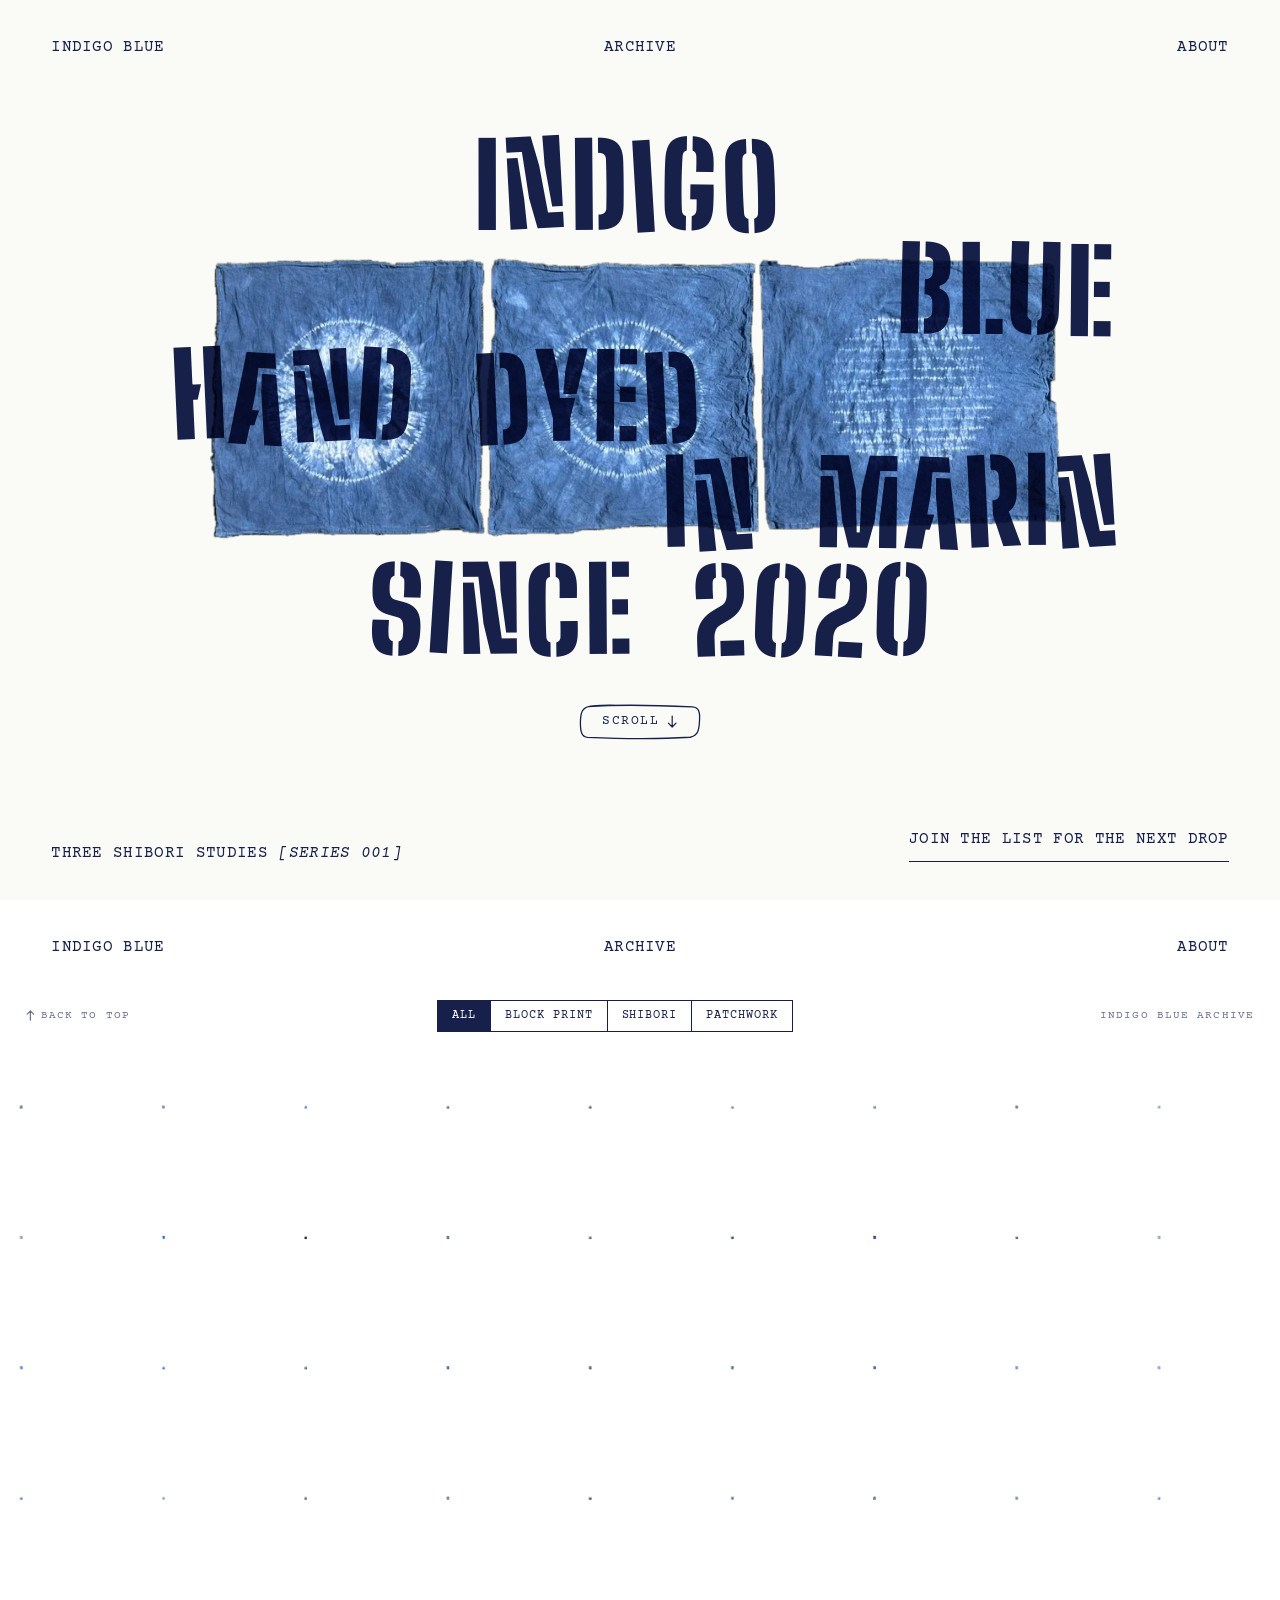
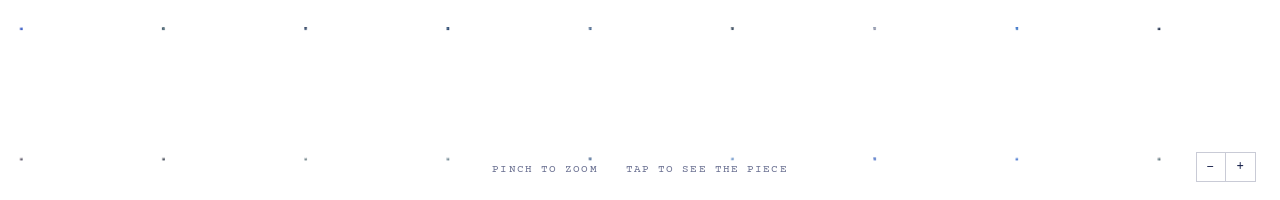
==== index.html @ de73c7de "Add files via upload" ====
<!doctype html>
<html lang="en" class="snap">
<head>
<meta charset="utf-8">
<meta name="viewport" content="width=device-width, initial-scale=1">
<title>Indigo Blue</title>
<meta name="description" content="One of one indigo dyed pieces, hand made in Marin County by Keely Ganong.">
<meta property="og:title" content="Indigo Blue">
<meta property="og:description" content="One of one indigo dyed pieces, hand made in Marin County by Keely Ganong.">
<meta property="og:image" content="assets/img/indigo-panels.webp">
<link rel="icon" href="data:image/svg+xml,<svg xmlns='http://www.w3.org/2000/svg' viewBox='0 0 100 100'><text y='.9em' font-size='90'>🫐</text></svg>">
<link rel="preconnect" href="https://fonts.googleapis.com">
<link rel="preconnect" href="https://fonts.gstatic.com" crossorigin>
<link href="https://fonts.googleapis.com/css2?family=Big+Shoulders+Stencil+Display:wght@800;900&family=Courier+Prime:ital@0;1&display=swap" rel="stylesheet">
<link rel="stylesheet" href="assets/css/site.css">
</head>
<body>
<div class="home-hero pad" id="top">
<nav class="nav" aria-label="Main"><a href="index.html">Indigo Blue</a><a href="#archive">Archive</a><a href="about.html">About</a></nav>
<main class="home-main">
<div class="stage">
<img src="assets/img/indigo-panels.webp" alt="Three square indigo shibori panels with circular resist patterns" width="860" height="296">
<div class="stamp" data-stamp aria-label="Indigo Blue. Hand dyed in Marin since 2020." role="img">
<div aria-hidden="true" style="align-self:center;transform:translateX(-4%)"><span style="transform:rotate(-0.08deg) translateY(0.4px)">I</span><span style="transform:rotate(-3.08deg) translateY(-1.6px)">n</span><span style="transform:rotate(-0.45deg) translateY(0.0px)">d</span><span style="transform:rotate(-3.37deg) translateY(2.4px)">i</span><span style="transform:rotate(0.72deg) translateY(-0.6px)">g</span><span style="transform:rotate(-1.72deg) translateY(1.8px)">o</span></div>
<div aria-hidden="true" style="align-self:flex-end;transform:translateX(-6%)"><span style="transform:rotate(1.26deg) translateY(-2.7px)">B</span><span style="transform:rotate(-0.01deg) translateY(-1.7px)">l</span><span style="transform:rotate(1.38deg) translateY(-2.2px)">u</span><span style="transform:rotate(0.48deg) translateY(-0.1px)">e</span></div>
<div aria-hidden="true" style="align-self:flex-start;transform:translateX(4%)"><span style="transform:rotate(-2.59deg) translateY(-2.9px)">H</span><span style="transform:rotate(3.51deg) translateY(3.0px)">a</span><span style="transform:rotate(-3.03deg) translateY(-0.4px)">n</span><span style="transform:rotate(3.65deg) translateY(-2.0px)">d</span><span style="transform:rotate(-0.65deg) translateY(0.3px)">&nbsp;</span><span style="transform:rotate(1.37deg) translateY(-1.4px)">&nbsp;</span><span style="transform:rotate(-2.64deg) translateY(3.1px)">d</span><span style="transform:rotate(-0.43deg) translateY(-1.7px)">y</span><span style="transform:rotate(0.38deg) translateY(-1.1px)">e</span><span style="transform:rotate(-2.77deg) translateY(1.7px)">d</span></div>
<div aria-hidden="true" style="align-self:flex-end;transform:translateX(-2%)"><span style="transform:rotate(-1.19deg) translateY(-1.0px)">i</span><span style="transform:rotate(-3.36deg) translateY(2.7px)">n</span><span style="transform:rotate(-2.09deg) translateY(2.5px)">&nbsp;</span><span style="transform:rotate(-0.23deg) translateY(-1.7px)">&nbsp;</span><span style="transform:rotate(0.82deg) translateY(-0.6px)">M</span><span style="transform:rotate(2.07deg) translateY(1.0px)">a</span><span style="transform:rotate(-2.91deg) translateY(-1.8px)">r</span><span style="transform:rotate(-0.40deg) translateY(-2.6px)">i</span><span style="transform:rotate(-3.62deg) translateY(-0.6px)">n</span></div>
<div aria-hidden="true" style="align-self:center;transform:translateX(2%)"><span style="transform:rotate(1.45deg) translateY(0.9px)">s</span><span style="transform:rotate(3.64deg) translateY(-1.1px)">i</span><span style="transform:rotate(-0.49deg) translateY(-0.0px)">n</span><span style="transform:rotate(-0.49deg) translateY(2.2px)">c</span><span style="transform:rotate(-0.39deg) translateY(-0.4px)">e</span><span style="transform:rotate(-1.89deg) translateY(-1.7px)">&nbsp;</span><span style="transform:rotate(1.94deg) translateY(-2.4px)">&nbsp;</span><span style="transform:rotate(-1.84deg) translateY(1.7px)">2</span><span style="transform:rotate(2.87deg) translateY(3.0px)">0</span><span style="transform:rotate(3.41deg) translateY(2.3px)">2</span><span style="transform:rotate(1.98deg) translateY(0.9px)">0</span></div>
</div>
</div>
<a href="#archive" class="sketch-btn" data-scroll aria-label="Scroll to the archive"><svg class="sk" viewBox="0 0 200 60" preserveAspectRatio="none" aria-hidden="true"><path d="M17 8.5 C 62 5.2, 138 6.8, 185 8.8 C 195.5 9.6, 197.2 17, 196.4 29 C 195.8 42, 194.6 52.6, 181 54.4 C 128 57.6, 70 56.8, 15.5 54.6 C 5.8 53.9, 3.6 45.5, 3.9 31.2 C 4.2 17.8, 6.4 9.4, 20.5 7.6 C 38 6.4, 51 5.9, 61 6.6" fill="none" stroke="currentColor" stroke-width="1.3" stroke-linecap="round" stroke-linejoin="round" vector-effect="non-scaling-stroke"/></svg><span>Scroll</span><svg class="ar" viewBox="0 0 10 13" aria-hidden="true"><path d="M5 1 L5 12 M1.2 8.2 L5 12 L8.8 8.2" fill="none" stroke="currentColor" stroke-width="1.2" stroke-linecap="round" stroke-linejoin="round" vector-effect="non-scaling-stroke"/></svg></a>
</main>
<footer class="home-foot">
<p>Three shibori studies <span style="font-style:italic">[series 001]</span></p>
<a href="about.html#join" data-join-link>Join the list for the next drop</a>
</footer>
</div>
<section id="archive" aria-label="Archive">
<div class="arch" data-arch data-embedded>
<nav class="nav" aria-label="Main"><a href="index.html">Indigo Blue</a><a href="#archive">Archive</a><a href="about.html">About</a></nav>
<div class="fieldwrap">
<div class="ib-field" role="region" aria-label="Archive. Scroll or drag to explore, pinch to zoom."></div>
<div class="ib-bar"><button type="button" class="ib-quiet" data-to-top><svg viewBox="0 0 10 13" aria-hidden="true"><path d="M5 12 L5 1 M1.2 4.8 L5 1 L8.8 4.8" fill="none" stroke="currentColor" stroke-width="1.2" stroke-linecap="round" stroke-linejoin="round" vector-effect="non-scaling-stroke"/></svg>Back to top</button><div class="ib-seg" role="group" aria-label="Filter by technique"><button type="button" class="ib-box on" data-filter="All" aria-pressed="true">All</button><button type="button" class="ib-box" data-filter="Block print" aria-pressed="false">Block print</button><button type="button" class="ib-box" data-filter="Shibori" aria-pressed="false">Shibori</button><button type="button" class="ib-box" data-filter="Patchwork" aria-pressed="false">Patchwork</button></div><span class="ib-quiet hide-sm" style="cursor:default">Indigo Blue Archive</span></div>
<div class="ib-hint" aria-hidden="true"><span>Pinch to zoom</span><span>Tap to see the piece</span></div>
<div class="ib-zoom" role="group" aria-label="Zoom"><button type="button" class="ib-box ib-sq" aria-label="Zoom out" data-zoom-out>−</button><button type="button" class="ib-box ib-sq" aria-label="Zoom in" data-zoom-in>+</button></div>
<div class="ib-overlay" role="dialog" aria-label="Piece" hidden>
<button type="button" class="ib-quiet x">Close</button>
<button type="button" class="ib-quiet pv" aria-label="Previous piece"><svg viewBox="0 0 13 10" aria-hidden="true" style="width:1.1em;height:.85em"><path d="M12 5 L1 5 M4.8 1.2 L1 5 L4.8 8.8" fill="none" stroke="currentColor" stroke-width="1.2" stroke-linecap="round" stroke-linejoin="round" vector-effect="non-scaling-stroke"/></svg></button>
<button type="button" class="ib-quiet nx" aria-label="Next piece"><svg viewBox="0 0 13 10" aria-hidden="true" style="width:1.1em;height:.85em"><path d="M1 5 L12 5 M8.2 1.2 L12 5 L8.2 8.8" fill="none" stroke="currentColor" stroke-width="1.2" stroke-linecap="round" stroke-linejoin="round" vector-effect="non-scaling-stroke"/></svg></button>
<img alt=""><p></p>
</div>
</div>
</div>
</section>
<script src="assets/js/items.js"></script>
<script src="assets/js/field.js"></script>
<script src="assets/js/home.js"></script>
</body>
</html>
---- assets/css/site.css ----
/* Indigo Blue */
*{box-sizing:border-box}
html,body{margin:0}
body{background:#FAFAF7;color:#16204A;font-family:'Courier Prime','Courier New',monospace;-webkit-font-smoothing:antialiased}
a{color:#16204A;text-decoration:none}a:hover{color:#3A57A8}
.nav{display:grid;grid-template-columns:repeat(3,minmax(0,1fr));align-items:start;gap:16px;font-size:16px;text-transform:uppercase;letter-spacing:.02em}
.nav a:nth-child(1){justify-self:start}.nav a:nth-child(2){justify-self:center}.nav a:nth-child(3){justify-self:end}
.pad{padding:clamp(20px,3vw,44px) clamp(20px,4vw,64px)}
.sr{position:absolute;width:1px;height:1px;overflow:hidden;clip:rect(0 0 0 0);white-space:nowrap}

/* home */
html.snap{scroll-snap-type:y mandatory}
.home-hero{scroll-snap-align:start;min-height:100vh;display:grid;grid-template-rows:auto 1fr auto}
.home-main{display:flex;flex-direction:column;align-items:center;justify-content:center;gap:clamp(20px,3vw,40px);padding:clamp(24px,4vw,56px) 0}
.stage{display:grid;place-items:center;width:100%;max-width:1100px}
.stage>*{grid-area:1/1}
.stage img{width:min(860px,92%);height:auto;display:block}
.stamp{width:min(980px,100%);display:flex;flex-direction:column;font-family:'Big Shoulders Stencil Display','Arial Narrow',sans-serif;font-weight:900;font-size:clamp(54px,9vw,132px);line-height:.92;color:#16204A;mix-blend-mode:multiply;pointer-events:none;text-transform:uppercase}
.stamp>div{display:flex;white-space:pre}
.stamp span{display:inline-block;margin-right:.03em}
.sketch-btn{position:relative;display:inline-flex;align-items:center;justify-content:center;gap:8px;min-height:40px;padding:0 24px;background:transparent;border:0;color:inherit;font-family:inherit;font-size:13px;line-height:1;text-transform:uppercase;letter-spacing:.12em;cursor:pointer}
.sketch-btn .sk{position:absolute;inset:0;width:100%;height:100%;overflow:visible;pointer-events:none}
.sketch-btn .ar{width:.8em;height:1em;flex:none}
.home-foot{display:flex;justify-content:space-between;align-items:end;gap:24px;flex-wrap:wrap;font-size:16px;text-transform:uppercase;letter-spacing:.02em}
.home-foot p{margin:0}
.home-foot a{display:inline-flex;align-items:center;min-height:44px;border-bottom:1.5px solid currentColor}
#archive{scroll-snap-align:start}

/* archive field */
.arch{height:100vh;min-height:640px;background:#fff;display:flex;flex-direction:column;gap:clamp(16px,2vw,28px);padding:clamp(20px,3vw,44px) 0 0}
.arch .nav{padding:0 clamp(20px,4vw,64px)}
.fieldwrap{position:relative;flex:1 1 auto;min-height:0}
.ib-field{position:absolute;inset:0;overflow:hidden;touch-action:none;cursor:grab;user-select:none;-webkit-user-select:none;background:#fff}
.ib-field.grab{cursor:grabbing}
.ib-tile{position:absolute;left:0;top:0;width:240px;height:220px;padding:0;background:transparent;border:0;margin:0;cursor:pointer;display:flex;align-items:center;justify-content:center;transform-origin:0 0;will-change:transform;color:#16204A;font:inherit}
.ib-in{display:flex;align-items:center;justify-content:center;width:140px;height:140px;will-change:transform}
.ib-tile img{max-width:100%;max-height:100%;object-fit:contain;display:block;pointer-events:none;-webkit-user-drag:none;transition:transform .45s cubic-bezier(.2,.7,.2,1)}
.ib-tile:hover img,.ib-tile:focus-visible img{transform:translateY(-6px) scale(1.08)}
.ib-tile:focus-visible{outline:1px solid #16204A;outline-offset:-10px}
.ib-label{position:absolute;left:0;right:0;bottom:6px;text-align:center;font-size:12px;text-transform:uppercase;opacity:0;transform:translateY(4px);transition:opacity .3s,transform .3s;pointer-events:none}
.ib-tile:hover .ib-label,.ib-tile:focus-visible .ib-label{opacity:1;transform:none}
.ib-bar{position:absolute;left:0;right:0;top:0;z-index:3;display:flex;justify-content:space-between;align-items:center;gap:12px;padding:18px clamp(16px,2vw,24px);pointer-events:none}
.ib-bar>*{pointer-events:auto}
.ib-box{position:relative;min-height:30px;padding:0 14px;display:inline-flex;align-items:center;justify-content:center;gap:6px;border:0;background:#fff;color:#16204A;font-family:inherit;font-size:12px;line-height:1;text-transform:uppercase;letter-spacing:.08em;cursor:pointer}
.ib-box::after,.ib-quiet::after{content:'';position:absolute;inset:-7px -2px}
.ib-box:hover{background:#F2F3F7}
.ib-seg{display:flex;background:#fff;border:1px solid #16204A}
.ib-seg .ib-box+.ib-box{border-left:1px solid #16204A}
.ib-seg .ib-box.on{background:#16204A;color:#fff}
.ib-quiet{position:relative;display:inline-flex;align-items:center;gap:6px;min-height:30px;padding:0 2px;border:0;background:transparent;color:#6B7192;font-family:inherit;font-size:11px;line-height:1;text-transform:uppercase;letter-spacing:.1em;cursor:pointer}
.ib-quiet:hover{color:#16204A}
.ib-quiet svg{width:.8em;height:1em;flex:none}
.ib-zoom{position:absolute;right:clamp(16px,2vw,24px);bottom:18px;z-index:3;display:flex}
.ib-sq{width:30px;padding:0;font-size:14px;border:1px solid #C9CBD6}
.ib-zoom .ib-sq+.ib-sq{border-left:0}
.ib-hint{position:absolute;left:50%;bottom:24px;transform:translateX(-50%);z-index:3;display:flex;gap:28px;font-size:11px;color:#6B7192;text-transform:uppercase;letter-spacing:.1em;pointer-events:none;transition:opacity .6s}
.ib-overlay{position:absolute;inset:0;z-index:5;background:#fff;display:flex;flex-direction:column;align-items:center;justify-content:center;gap:18px;padding:64px clamp(56px,8vw,120px) 40px;animation:ibIn .45s cubic-bezier(.2,.7,.2,1)}
.ib-overlay[hidden]{display:none}
.ib-overlay img{flex:0 1 auto;min-height:0;max-width:100%;max-height:calc(100% - 48px);object-fit:contain;display:block}
.ib-overlay p{margin:0;font-size:13px;text-transform:uppercase;letter-spacing:.08em;text-align:center}
.ib-overlay .x{position:absolute;top:16px;right:clamp(16px,2vw,24px)}
.ib-overlay .pv{position:absolute;left:clamp(12px,2vw,28px);top:50%;transform:translateY(-50%)}
.ib-overlay .nx{position:absolute;right:clamp(12px,2vw,28px);top:50%;transform:translateY(-50%)}
@keyframes ibIn{from{opacity:0;transform:scale(.985)}to{opacity:1;transform:none}}
@media (max-width:720px){.ib-seg .ib-box{padding:0 8px;font-size:11px}.hide-sm{display:none}}

/* about */
.ab-hero{position:relative;height:100vh;min-height:560px;overflow:hidden;background:#16204A;color:#fff;display:flex;flex-direction:column;justify-content:space-between}
.ab-hero video{position:absolute;inset:0;width:100%;height:100%;object-fit:cover;display:block}
.ab-hero .shade{position:absolute;inset:0;background:linear-gradient(180deg,rgba(10,16,40,.35) 0%,rgba(10,16,40,0) 22%,rgba(10,16,40,0) 50%,rgba(10,16,40,.6) 100%)}
.ab-hero .nav,.ab-hero .bio{position:relative;z-index:2}
.ab-hero a{color:#fff}
.bio{max-width:46ch;display:flex;flex-direction:column;gap:12px;font-size:15px;line-height:1.55}
.bio p{margin:0}
.join{position:relative;margin-top:16px;min-height:70vh;overflow:hidden;color:#fff;display:flex;align-items:flex-end}
.join .bg{position:absolute;inset:0;display:grid;grid-template-columns:3fr 2fr;gap:16px}
.join .bg img{width:100%;height:100%;object-fit:cover;display:block}
.join .shade{position:absolute;inset:0;background:linear-gradient(180deg,rgba(10,16,40,.05) 0%,rgba(10,16,40,.15) 40%,rgba(10,16,40,.75) 100%)}
.join .row{position:relative;width:100%;display:flex;justify-content:space-between;align-items:flex-end;gap:28px;flex-wrap:wrap}
.join .copy{max-width:40ch;margin:0;font-size:15px;line-height:1.55}
.join form{display:flex;gap:12px;flex-wrap:wrap;align-items:center;flex:0 1 460px}
.join input{flex:1 1 220px;min-height:44px;padding:0 14px;border:1px solid rgba(255,255,255,.85);background:rgba(255,255,255,.06);color:#fff;font-family:inherit;font-size:15px}
.join input::placeholder{color:rgba(255,255,255,.6)}
.join .msg{flex-basis:100%;margin:0;font-size:13px;min-height:1.2em}
.ab-foot{display:flex;justify-content:space-between;align-items:end;gap:24px;flex-wrap:wrap;font-size:13px;text-transform:uppercase;letter-spacing:.06em}
.ab-foot a{border-bottom:1px solid currentColor;text-transform:none}
@media (max-width:720px){.join .bg{grid-template-columns:1fr}.join .bg img+img{display:none}}
@media (prefers-reduced-motion:reduce){.ib-tile img,.ib-label{transition:none}.ib-overlay{animation:none}}
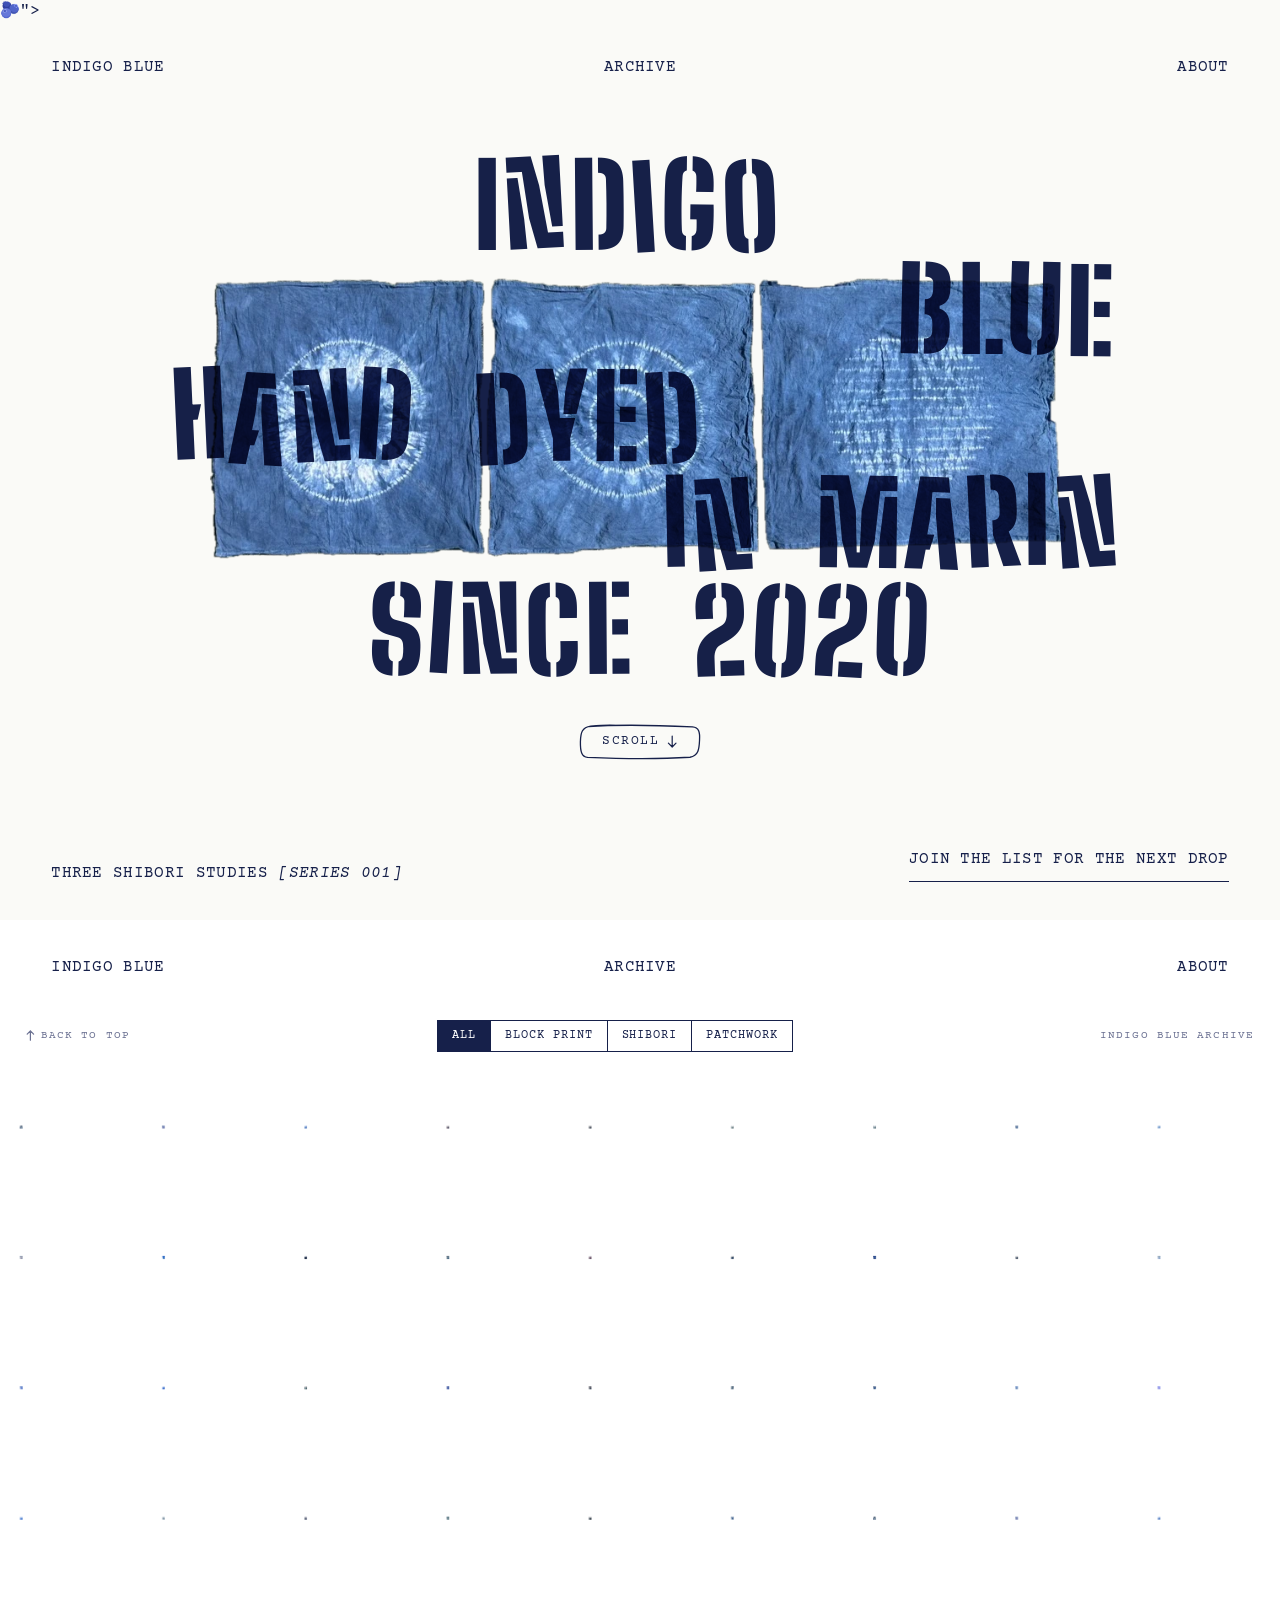
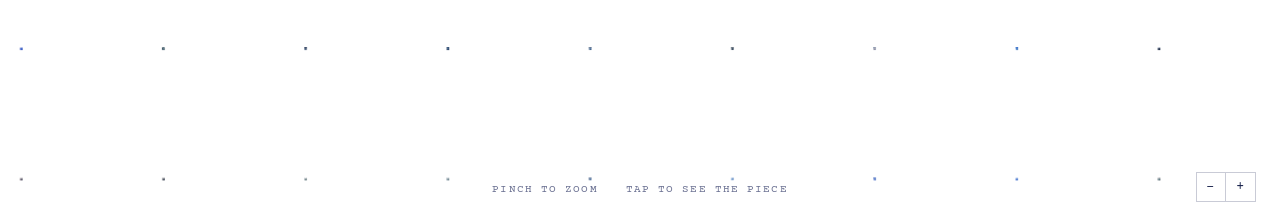
==== commit 363136c9: "Add files via upload" ====
--- a/index.html
+++ b/index.html
@@ -8,7 +8,9 @@
 <meta property="og:title" content="Indigo Blue">
 <meta property="og:description" content="One of one indigo dyed pieces, hand made in Marin County by Keely Ganong.">
 <meta property="og:image" content="assets/img/indigo-panels.webp">
-<link rel="icon" href="data:image/svg+xml,<svg xmlns='http://www.w3.org/2000/svg' viewBox='0 0 100 100'><text y='.9em' font-size='90'>🫐</text></svg>">
+<link rel="icon" href="favicon.svg" type="image/svg+xml">
+<link rel="icon" href="favicon-32.png" sizes="32x32" type="image/png">
+<link rel="apple-touch-icon" href="apple-touch-icon.png"><text y='.9em' font-size='90'>🫐</text></svg>">
 <link rel="preconnect" href="https://fonts.googleapis.com">
 <link rel="preconnect" href="https://fonts.gstatic.com" crossorigin>
 <link href="https://fonts.googleapis.com/css2?family=Big+Shoulders+Stencil+Display:wght@800;900&family=Courier+Prime:ital@0;1&display=swap" rel="stylesheet">
--- a/assets/css/site.css
+++ b/assets/css/site.css
@@ -62,7 +62,7 @@
 .ib-overlay .pv{position:absolute;left:clamp(12px,2vw,28px);top:50%;transform:translateY(-50%)}
 .ib-overlay .nx{position:absolute;right:clamp(12px,2vw,28px);top:50%;transform:translateY(-50%)}
 @keyframes ibIn{from{opacity:0;transform:scale(.985)}to{opacity:1;transform:none}}
-@media (max-width:720px){.ib-seg .ib-box{padding:0 8px;font-size:11px}.hide-sm{display:none}}
+@media (max-width:720px){.ib-seg .ib-box{padding:0 8px;font-size:11px}.hide-sm{display:none}.ib-hint{display:none}.ib-bar{gap:8px;padding:14px 12px}.ib-quiet{font-size:10px}.nav{font-size:13px}.nav a{white-space:nowrap}.home-foot{font-size:13px}}
 
 /* about */
 .ab-hero{position:relative;height:100vh;min-height:560px;overflow:hidden;background:#16204A;color:#fff;display:flex;flex-direction:column;justify-content:space-between}
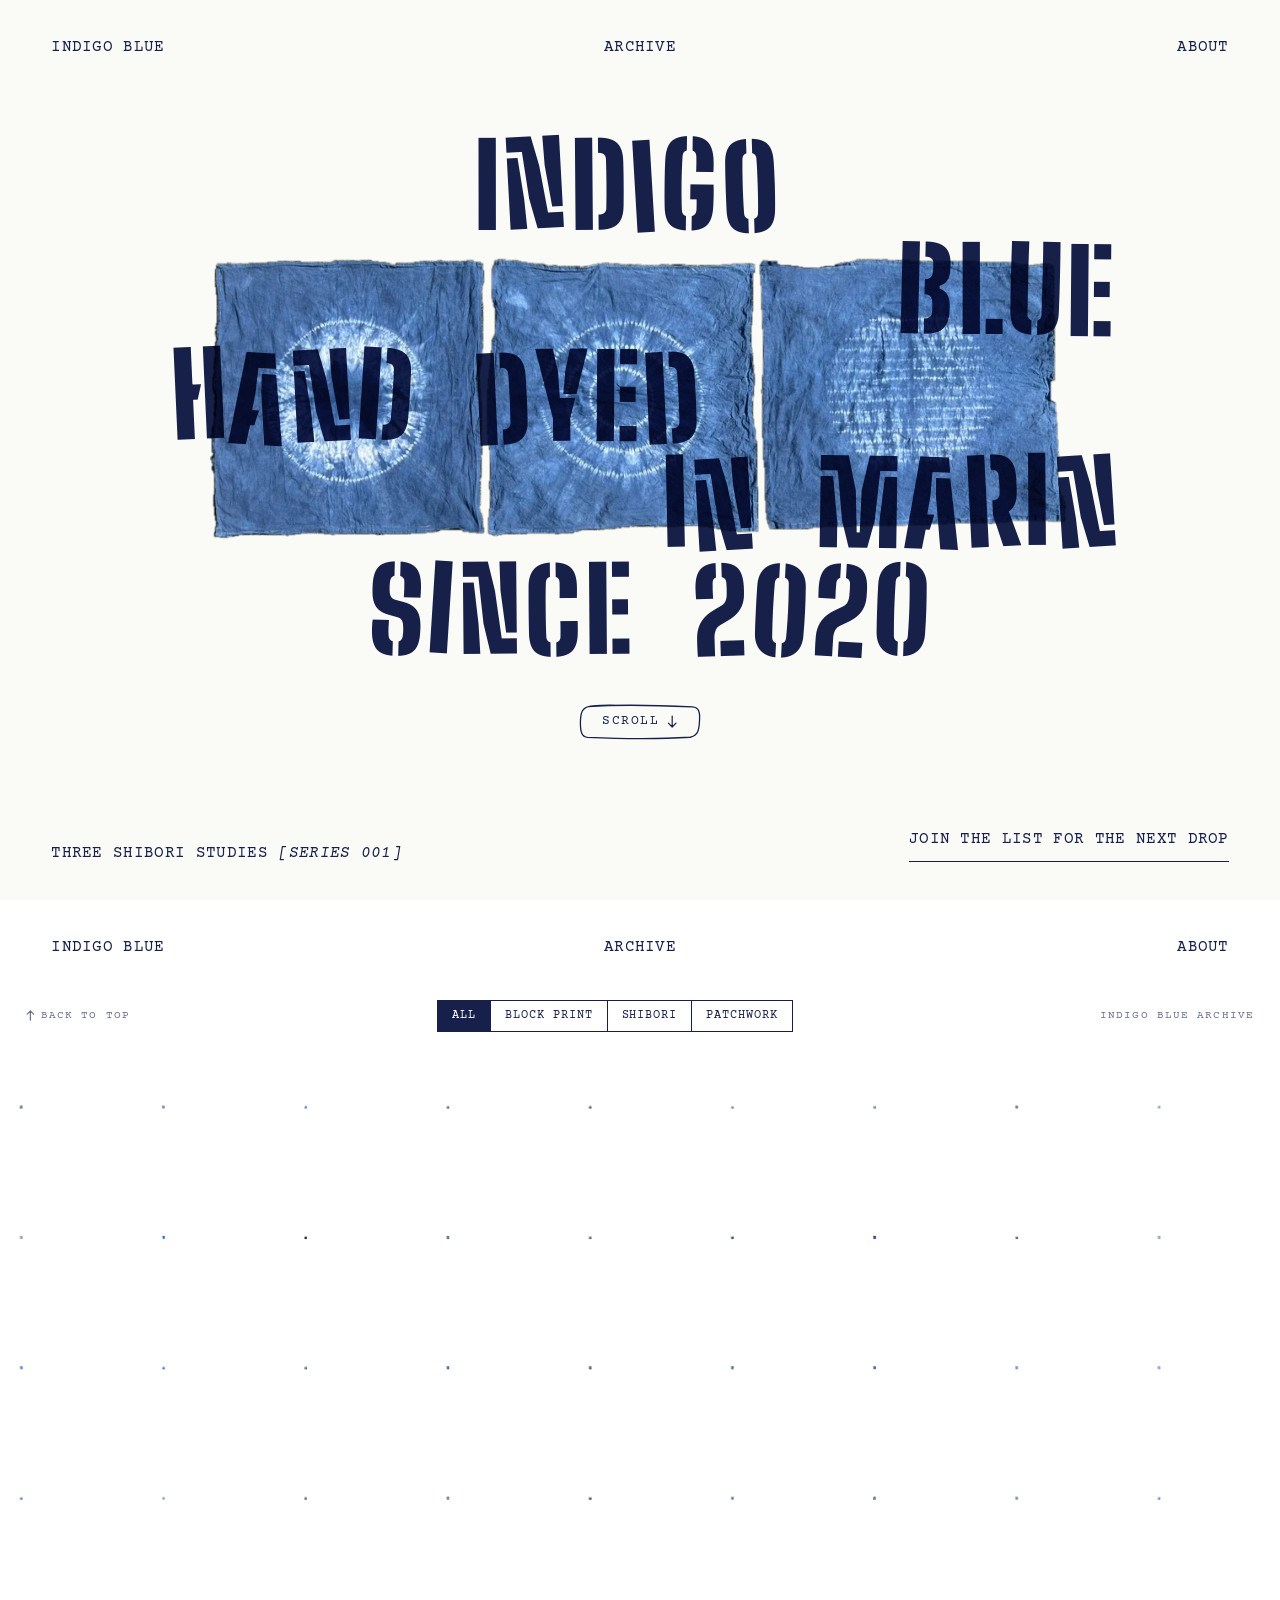
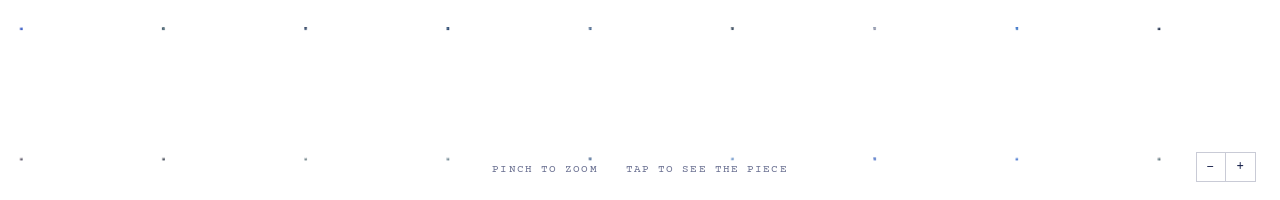
==== commit 14841c4b: "Add files via upload" ====
--- a/index.html
+++ b/index.html
@@ -10,7 +10,7 @@
 <meta property="og:image" content="assets/img/indigo-panels.webp">
 <link rel="icon" href="favicon.svg" type="image/svg+xml">
 <link rel="icon" href="favicon-32.png" sizes="32x32" type="image/png">
-<link rel="apple-touch-icon" href="apple-touch-icon.png"><text y='.9em' font-size='90'>🫐</text></svg>">
+<link rel="apple-touch-icon" href="apple-touch-icon.png">
 <link rel="preconnect" href="https://fonts.googleapis.com">
 <link rel="preconnect" href="https://fonts.gstatic.com" crossorigin>
 <link href="https://fonts.googleapis.com/css2?family=Big+Shoulders+Stencil+Display:wght@800;900&family=Courier+Prime:ital@0;1&display=swap" rel="stylesheet">
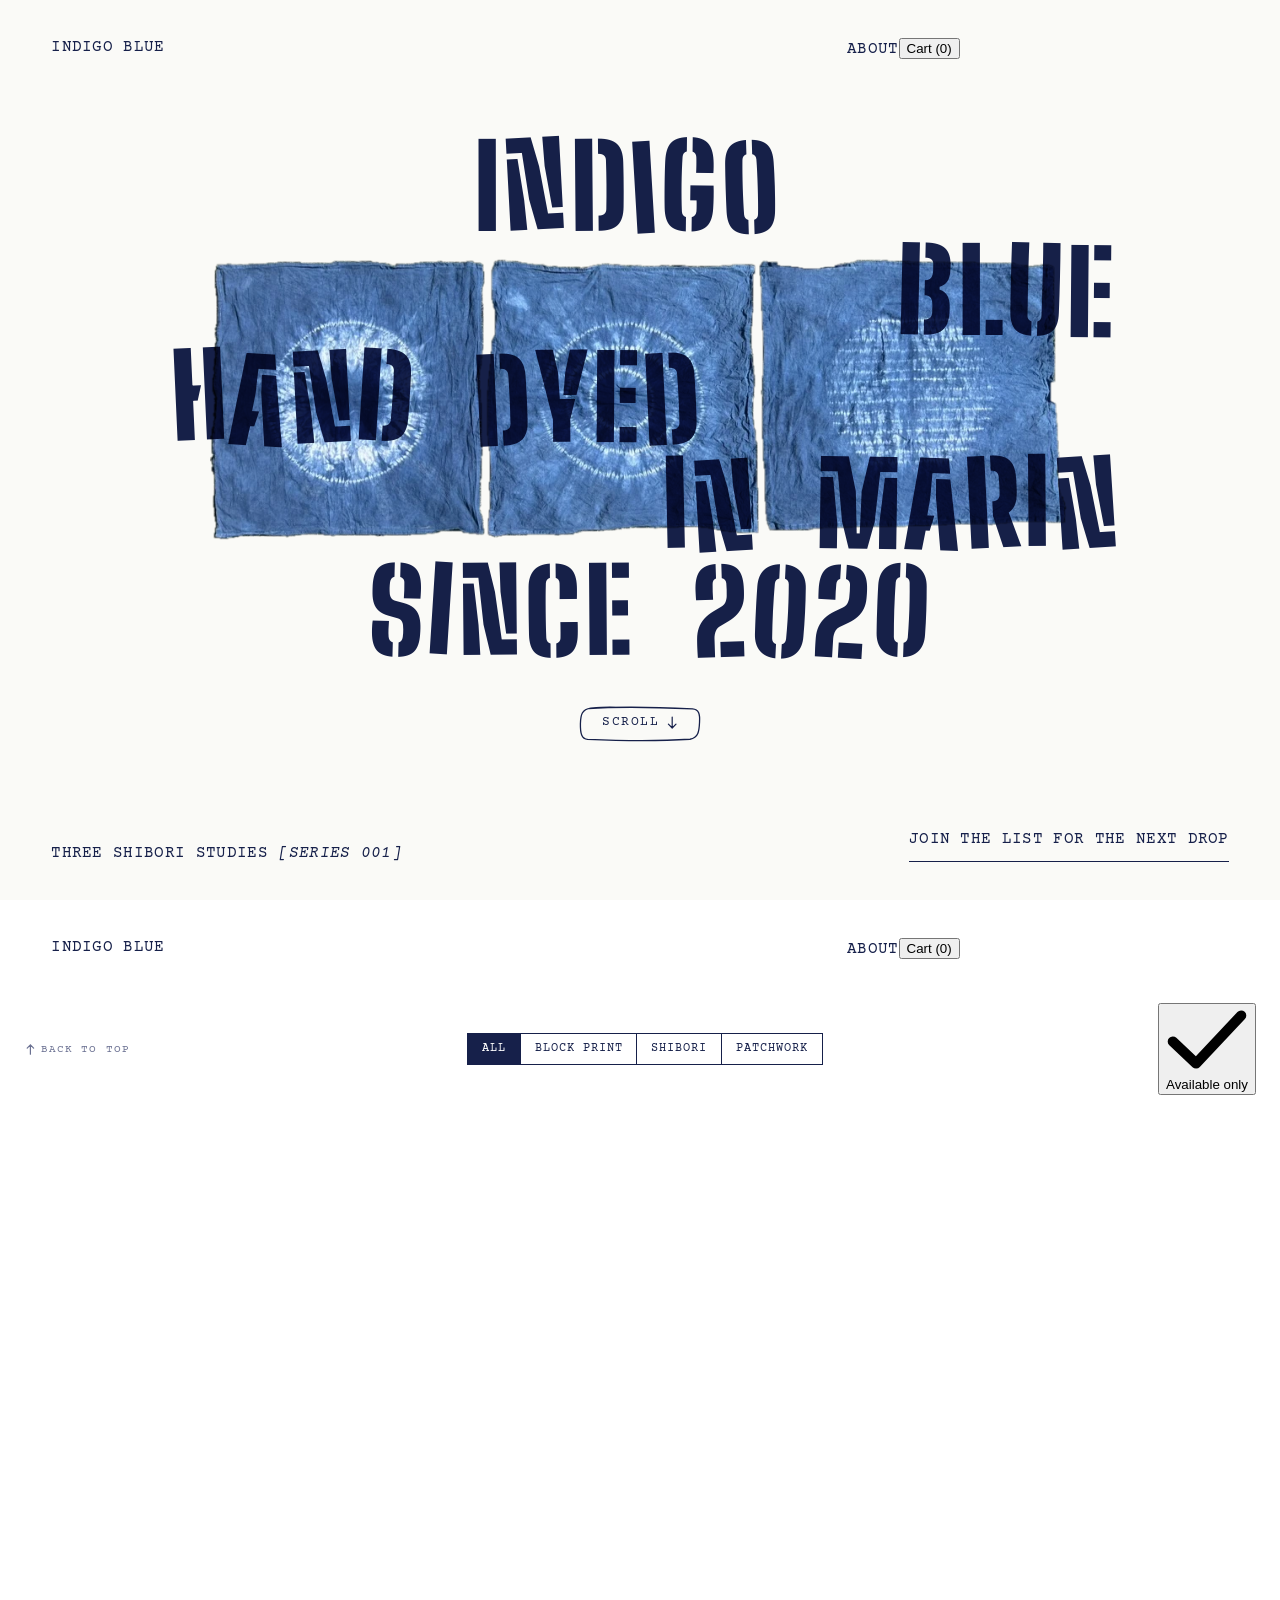
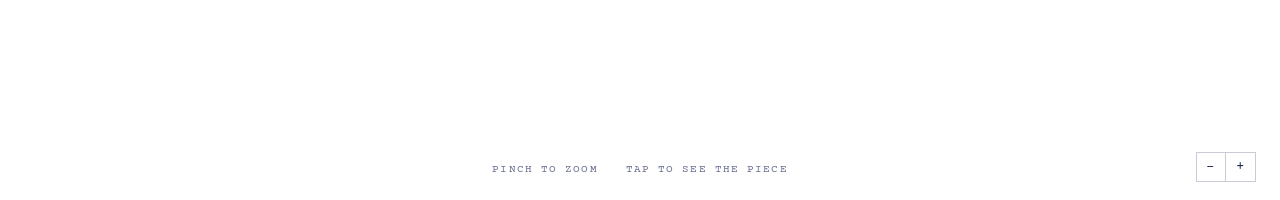
==== commit 44ea03d5: "Add files via upload" ====
--- a/index.html
+++ b/index.html
@@ -1,5 +1,5 @@
 <!doctype html>
-<html lang="en" class="snap">
+<html lang="en">
 <head>
 <meta charset="utf-8">
 <meta name="viewport" content="width=device-width, initial-scale=1">
@@ -14,11 +14,11 @@
 <link rel="preconnect" href="https://fonts.googleapis.com">
 <link rel="preconnect" href="https://fonts.gstatic.com" crossorigin>
 <link href="https://fonts.googleapis.com/css2?family=Big+Shoulders+Stencil+Display:wght@800;900&family=Courier+Prime:ital@0;1&display=swap" rel="stylesheet">
-<link rel="stylesheet" href="assets/css/site.css">
+<link rel="stylesheet" href="assets/css/site.css?v=5">
 </head>
 <body>
 <div class="home-hero pad" id="top">
-<nav class="nav" aria-label="Main"><a href="index.html">Indigo Blue</a><a href="#archive">Archive</a><a href="about.html">About</a></nav>
+<nav class="nav" aria-label="Main"><a href="index.html">Indigo Blue</a><span aria-hidden="true"></span><span class="nav-r"><a href="about.html">About</a><button type="button" class="nav-btn" data-cart-open data-cart-count>Cart (0)</button></span></nav>
 <main class="home-main">
 <div class="stage">
 <img src="assets/img/indigo-panels.webp" alt="Three square indigo shibori panels with circular resist patterns" width="860" height="296">
@@ -30,32 +30,66 @@
 <div aria-hidden="true" style="align-self:center;transform:translateX(2%)"><span style="transform:rotate(1.45deg) translateY(0.9px)">s</span><span style="transform:rotate(3.64deg) translateY(-1.1px)">i</span><span style="transform:rotate(-0.49deg) translateY(-0.0px)">n</span><span style="transform:rotate(-0.49deg) translateY(2.2px)">c</span><span style="transform:rotate(-0.39deg) translateY(-0.4px)">e</span><span style="transform:rotate(-1.89deg) translateY(-1.7px)">&nbsp;</span><span style="transform:rotate(1.94deg) translateY(-2.4px)">&nbsp;</span><span style="transform:rotate(-1.84deg) translateY(1.7px)">2</span><span style="transform:rotate(2.87deg) translateY(3.0px)">0</span><span style="transform:rotate(3.41deg) translateY(2.3px)">2</span><span style="transform:rotate(1.98deg) translateY(0.9px)">0</span></div>
 </div>
 </div>
-<a href="#archive" class="sketch-btn" data-scroll aria-label="Scroll to the archive"><svg class="sk" viewBox="0 0 200 60" preserveAspectRatio="none" aria-hidden="true"><path d="M17 8.5 C 62 5.2, 138 6.8, 185 8.8 C 195.5 9.6, 197.2 17, 196.4 29 C 195.8 42, 194.6 52.6, 181 54.4 C 128 57.6, 70 56.8, 15.5 54.6 C 5.8 53.9, 3.6 45.5, 3.9 31.2 C 4.2 17.8, 6.4 9.4, 20.5 7.6 C 38 6.4, 51 5.9, 61 6.6" fill="none" stroke="currentColor" stroke-width="1.3" stroke-linecap="round" stroke-linejoin="round" vector-effect="non-scaling-stroke"/></svg><span>Scroll</span><svg class="ar" viewBox="0 0 10 13" aria-hidden="true"><path d="M5 1 L5 12 M1.2 8.2 L5 12 L8.8 8.2" fill="none" stroke="currentColor" stroke-width="1.2" stroke-linecap="round" stroke-linejoin="round" vector-effect="non-scaling-stroke"/></svg></a>
+<a href="#archive" class="sketch-btn" data-scroll aria-label="Scroll to the pieces"><svg class="sk" viewBox="0 0 200 60" preserveAspectRatio="none" aria-hidden="true"><path d="M17 8.5 C 62 5.2, 138 6.8, 185 8.8 C 195.5 9.6, 197.2 17, 196.4 29 C 195.8 42, 194.6 52.6, 181 54.4 C 128 57.6, 70 56.8, 15.5 54.6 C 5.8 53.9, 3.6 45.5, 3.9 31.2 C 4.2 17.8, 6.4 9.4, 20.5 7.6 C 38 6.4, 51 5.9, 61 6.6" fill="none" stroke="currentColor" stroke-width="1.3" stroke-linecap="round" stroke-linejoin="round" vector-effect="non-scaling-stroke"/></svg><span>Scroll</span><svg class="ar" viewBox="0 0 10 13" aria-hidden="true"><path d="M5 1 L5 12 M1.2 8.2 L5 12 L8.8 8.2" fill="none" stroke="currentColor" stroke-width="1.2" stroke-linecap="round" stroke-linejoin="round" vector-effect="non-scaling-stroke"/></svg></a>
 </main>
 <footer class="home-foot">
 <p>Three shibori studies <span style="font-style:italic">[series 001]</span></p>
 <a href="about.html#join" data-join-link>Join the list for the next drop</a>
 </footer>
 </div>
-<section id="archive" aria-label="Archive">
+<section id="archive" aria-label="Pieces">
 <div class="arch" data-arch data-embedded>
-<nav class="nav" aria-label="Main"><a href="index.html">Indigo Blue</a><a href="#archive">Archive</a><a href="about.html">About</a></nav>
+<nav class="nav" aria-label="Main"><a href="index.html">Indigo Blue</a><span aria-hidden="true"></span><span class="nav-r"><a href="about.html">About</a><button type="button" class="nav-btn" data-cart-open data-cart-count>Cart (0)</button></span></nav>
 <div class="fieldwrap">
-<div class="ib-field" role="region" aria-label="Archive. Scroll or drag to explore, pinch to zoom."></div>
-<div class="ib-bar"><button type="button" class="ib-quiet" data-to-top><svg viewBox="0 0 10 13" aria-hidden="true"><path d="M5 12 L5 1 M1.2 4.8 L5 1 L8.8 4.8" fill="none" stroke="currentColor" stroke-width="1.2" stroke-linecap="round" stroke-linejoin="round" vector-effect="non-scaling-stroke"/></svg>Back to top</button><div class="ib-seg" role="group" aria-label="Filter by technique"><button type="button" class="ib-box on" data-filter="All" aria-pressed="true">All</button><button type="button" class="ib-box" data-filter="Block print" aria-pressed="false">Block print</button><button type="button" class="ib-box" data-filter="Shibori" aria-pressed="false">Shibori</button><button type="button" class="ib-box" data-filter="Patchwork" aria-pressed="false">Patchwork</button></div><span class="ib-quiet hide-sm" style="cursor:default">Indigo Blue Archive</span></div>
+<div class="ib-field" role="region" aria-label="Pieces. Scroll or drag to explore, pinch to zoom."></div>
+<div class="ib-bar"><button type="button" class="ib-quiet" data-to-top><svg viewBox="0 0 10 13" aria-hidden="true"><path d="M5 12 L5 1 M1.2 4.8 L5 1 L8.8 4.8" fill="none" stroke="currentColor" stroke-width="1.2" stroke-linecap="round" stroke-linejoin="round" vector-effect="non-scaling-stroke"/></svg>Back to top</button><div class="ib-seg" role="group" aria-label="Filter by technique"><button type="button" class="ib-box on" data-filter="All" aria-pressed="true">All</button><button type="button" class="ib-box" data-filter="Block print" aria-pressed="false">Block print</button><button type="button" class="ib-box" data-filter="Shibori" aria-pressed="false">Shibori</button><button type="button" class="ib-box" data-filter="Patchwork" aria-pressed="false">Patchwork</button></div><button type="button" class="ib-chk" role="checkbox" aria-checked="false" data-avail><span class="bx"><svg viewBox="0 0 12 10" aria-hidden="true"><path d="M1 5.2 L4.4 8.4 L11 1.4" fill="none" stroke="currentColor" stroke-width="1.5" stroke-linecap="round" stroke-linejoin="round"/></svg></span>Available only</button></div>
 <div class="ib-hint" aria-hidden="true"><span>Pinch to zoom</span><span>Tap to see the piece</span></div>
 <div class="ib-zoom" role="group" aria-label="Zoom"><button type="button" class="ib-box ib-sq" aria-label="Zoom out" data-zoom-out>−</button><button type="button" class="ib-box ib-sq" aria-label="Zoom in" data-zoom-in>+</button></div>
-<div class="ib-overlay" role="dialog" aria-label="Piece" hidden>
-<button type="button" class="ib-quiet x">Close</button>
-<button type="button" class="ib-quiet pv" aria-label="Previous piece"><svg viewBox="0 0 13 10" aria-hidden="true" style="width:1.1em;height:.85em"><path d="M12 5 L1 5 M4.8 1.2 L1 5 L4.8 8.8" fill="none" stroke="currentColor" stroke-width="1.2" stroke-linecap="round" stroke-linejoin="round" vector-effect="non-scaling-stroke"/></svg></button>
-<button type="button" class="ib-quiet nx" aria-label="Next piece"><svg viewBox="0 0 13 10" aria-hidden="true" style="width:1.1em;height:.85em"><path d="M1 5 L12 5 M8.2 1.2 L12 5 L8.2 8.8" fill="none" stroke="currentColor" stroke-width="1.2" stroke-linecap="round" stroke-linejoin="round" vector-effect="non-scaling-stroke"/></svg></button>
-<img alt=""><p></p>
+<div class="ib-overlay pv" role="dialog" aria-label="Piece" data-piece hidden>
+<button type="button" class="sh-x" data-close aria-label="Close"><svg viewBox="0 0 14 14" aria-hidden="true"><path d="M1.5 1.5 L12.5 12.5 M12.5 1.5 L1.5 12.5" fill="none" stroke="currentColor" stroke-width="1.4" stroke-linecap="round"/></svg>Close</button>
+<button type="button" class="sh-arrow l" aria-label="Previous piece" data-prev><svg viewBox="0 0 16 12" aria-hidden="true"><path d="M15 6 L1 6 M5.6 1.4 L1 6 L5.6 10.6" fill="none" stroke="currentColor" stroke-width="1.3" stroke-linecap="round" stroke-linejoin="round"/></svg></button>
+<div class="pv-img"><img alt="" data-pv-img></div>
+<div class="pv-info">
+<div style="display:flex;flex-direction:column;gap:8px"><span class="sh-status" data-pv-status></span><h2 data-pv-title></h2><p class="pv-price" data-pv-price></p></div>
+<dl data-pv-details></dl>
+<div class="pv-cta" data-pv-cta></div>
+</div>
+<button type="button" class="sh-arrow r" aria-label="Next piece" data-next><svg viewBox="0 0 16 12" aria-hidden="true"><path d="M1 6 L15 6 M10.4 1.4 L15 6 L10.4 10.6" fill="none" stroke="currentColor" stroke-width="1.3" stroke-linecap="round" stroke-linejoin="round"/></svg></button>
+</div>
+<div class="sh-modal" role="dialog" aria-label="Commission a piece" data-cm hidden>
+<div class="sh-card">
+<button type="button" class="sh-x" data-cm-close aria-label="Close"><svg viewBox="0 0 14 14" aria-hidden="true"><path d="M1.5 1.5 L12.5 12.5 M12.5 1.5 L1.5 12.5" fill="none" stroke="currentColor" stroke-width="1.4" stroke-linecap="round"/></svg>Close</button>
+<div class="cm-ref"><img alt="" data-cm-img><div style="display:flex;flex-direction:column;gap:4px"><span class="sh-lab">Commission a piece</span><span style="font-size:14px;text-transform:uppercase;letter-spacing:.04em" data-cm-title></span></div></div>
+<div data-cm-form style="display:flex;flex-direction:column;gap:20px">
+<div class="cm-field"><label class="sh-lab" for="cm-msg">Your request</label><p id="cm-help" style="margin:0;font-size:13px;line-height:1.5;color:#4F5878">Tell me what you'd like. I'll do my best to make it work.</p><textarea id="cm-msg" class="sh-in" rows="5" aria-describedby="cm-help" placeholder="For example: I like the topo print and the deep blue. I'd want it on a long sleeve, with a patch on the back." style="resize:vertical;line-height:1.5"></textarea></div>
+<div class="cm-field"><span class="sh-lab">Article</span><div class="sh-pick" role="group" aria-label="Article" style="grid-template-columns:repeat(4,minmax(0,1fr))"><button type="button" class="ib-box" data-cm-type="Tee" aria-pressed="false">Tee</button><button type="button" class="ib-box" data-cm-type="Tank" aria-pressed="false">Tank</button><button type="button" class="ib-box" data-cm-type="Long sleeve" aria-pressed="false">Long sleeve</button><button type="button" class="ib-box" data-cm-type="Other" aria-pressed="false">Other</button></div></div>
+<div class="cm-field"><span class="sh-lab">Size</span><div class="sh-pick" role="group" aria-label="Size" style="grid-template-columns:repeat(5,minmax(0,1fr))"><button type="button" class="ib-box" data-cm-size="XS" aria-pressed="false">XS</button><button type="button" class="ib-box" data-cm-size="S" aria-pressed="false">S</button><button type="button" class="ib-box" data-cm-size="M" aria-pressed="false">M</button><button type="button" class="ib-box" data-cm-size="L" aria-pressed="false">L</button><button type="button" class="ib-box" data-cm-size="XL" aria-pressed="false">XL</button></div></div>
+<div class="cm-field"><label class="sh-lab" for="cm-email">Email</label><input id="cm-email" class="sh-in" type="email" autocomplete="email"></div>
+<p class="cm-next">I'll reply with a plan, price, and timeline. Nothing is made or charged until you approve.</p>
+<button type="button" class="sh-btn" data-cm-send disabled>Send request</button>
+<p class="cm-err" role="status" aria-live="polite" data-cm-err></p>
+</div>
+<div data-cm-sent hidden style="display:flex;flex-direction:column;gap:16px">
+<p style="margin:0;font-size:18px;text-transform:uppercase;letter-spacing:.04em">Request sent</p>
+<p style="margin:0;font-size:15px;line-height:1.6">Thank you. I'll be in touch at <span data-cm-email-shown></span> soon.</p>
+<button type="button" class="sh-btn o" data-cm-close>Done</button>
+</div>
+</div>
 </div>
 </div>
 </div>
 </section>
-<script src="assets/js/items.js"></script>
-<script src="assets/js/field.js"></script>
-<script src="assets/js/home.js"></script>
+<div class="cart" data-cart-drawer hidden>
+<aside class="cart-panel" role="dialog" aria-label="Cart">
+<div class="cart-head"><span class="sh-lab" style="color:#16204A">Cart</span><button type="button" class="sh-x" data-cart-close aria-label="Close cart"><svg viewBox="0 0 14 14" aria-hidden="true"><path d="M1.5 1.5 L12.5 12.5 M12.5 1.5 L1.5 12.5" fill="none" stroke="currentColor" stroke-width="1.4" stroke-linecap="round"/></svg>Close</button></div>
+<div class="cart-list" data-cart-list></div>
+<div class="cart-foot"><div class="cart-sub"><span>Subtotal</span><span data-cart-subtotal>$0</span></div><div data-cart-pay></div></div>
+</aside>
+</div>
+<script src="assets/js/items.js?v=5"></script>
+<script src="assets/js/config.js?v=5"></script>
+<script src="assets/js/cart.js?v=5"></script>
+<script src="assets/js/field.js?v=5"></script>
+<script src="assets/js/home.js?v=5"></script>
 </body>
 </html>
--- a/assets/css/site.css
+++ b/assets/css/site.css
@@ -9,8 +9,7 @@
 .sr{position:absolute;width:1px;height:1px;overflow:hidden;clip:rect(0 0 0 0);white-space:nowrap}
 
 /* home */
-html.snap{scroll-snap-type:y mandatory}
-.home-hero{scroll-snap-align:start;min-height:100vh;display:grid;grid-template-rows:auto 1fr auto}
+.home-hero{min-height:100vh;min-height:100svh;display:grid;grid-template-rows:auto 1fr auto}
 .home-main{display:flex;flex-direction:column;align-items:center;justify-content:center;gap:clamp(20px,3vw,40px);padding:clamp(24px,4vw,56px) 0}
 .stage{display:grid;place-items:center;width:100%;max-width:1100px}
 .stage>*{grid-area:1/1}
@@ -24,10 +23,9 @@
 .home-foot{display:flex;justify-content:space-between;align-items:end;gap:24px;flex-wrap:wrap;font-size:16px;text-transform:uppercase;letter-spacing:.02em}
 .home-foot p{margin:0}
 .home-foot a{display:inline-flex;align-items:center;min-height:44px;border-bottom:1.5px solid currentColor}
-#archive{scroll-snap-align:start}
 
 /* archive field */
-.arch{height:100vh;min-height:640px;background:#fff;display:flex;flex-direction:column;gap:clamp(16px,2vw,28px);padding:clamp(20px,3vw,44px) 0 0}
+.arch{height:100vh;height:100svh;min-height:560px;background:#fff;display:flex;flex-direction:column;gap:clamp(16px,2vw,28px);padding:clamp(20px,3vw,44px) 0 0}
 .arch .nav{padding:0 clamp(20px,4vw,64px)}
 .fieldwrap{position:relative;flex:1 1 auto;min-height:0}
 .ib-field{position:absolute;inset:0;overflow:hidden;touch-action:none;cursor:grab;user-select:none;-webkit-user-select:none;background:#fff}
@@ -65,7 +63,7 @@
 @media (max-width:720px){.ib-seg .ib-box{padding:0 8px;font-size:11px}.hide-sm{display:none}.ib-hint{display:none}.ib-bar{gap:8px;padding:14px 12px}.ib-quiet{font-size:10px}.nav{font-size:13px}.nav a{white-space:nowrap}.home-foot{font-size:13px}}
 
 /* about */
-.ab-hero{position:relative;height:100vh;min-height:560px;overflow:hidden;background:#16204A;color:#fff;display:flex;flex-direction:column;justify-content:space-between}
+.ab-hero{position:relative;height:100vh;height:100svh;min-height:560px;overflow:hidden;background:#16204A;color:#fff;display:flex;flex-direction:column;justify-content:space-between}
 .ab-hero video{position:absolute;inset:0;width:100%;height:100%;object-fit:cover;display:block}
 .ab-hero .shade{position:absolute;inset:0;background:linear-gradient(180deg,rgba(10,16,40,.35) 0%,rgba(10,16,40,0) 22%,rgba(10,16,40,0) 50%,rgba(10,16,40,.6) 100%)}
 .ab-hero .nav,.ab-hero .bio{position:relative;z-index:2}
